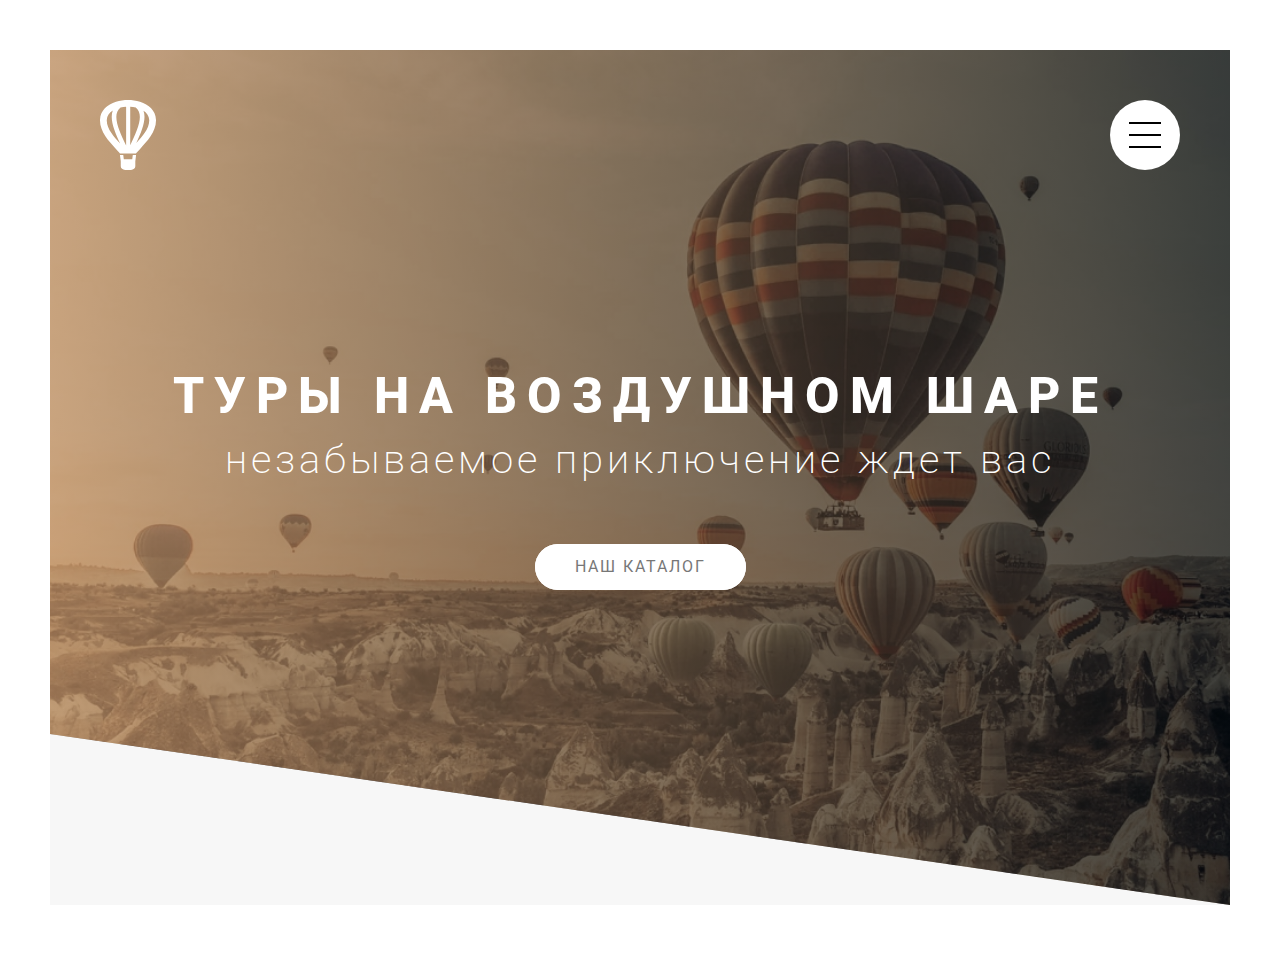
==== src/index.html @ 18612853 "first commit" ====
<!DOCTYPE html>
<html lang="en">

<head>
  <meta charset="UTF-8">
  <meta name="viewport" content="width=device-width, initial-scale=1.0">
  <link rel="stylesheet" href="./css/normalize.css">
  <link rel="stylesheet" href="./css/reset.css">
  <link rel="icon" href="favicon.ico" type="image/x-icon">
  <link rel="preconnect" href="https://fonts.googleapis.com">
  <link rel="preconnect" href="https://fonts.gstatic.com" crossorigin>
  <link rel="preconnect" href="https://fonts.googleapis.com">
  <link rel="preconnect" href="https://fonts.gstatic.com" crossorigin>
  <link href="https://fonts.googleapis.com/css2?family=Roboto:ital,wght@0,100..900;1,100..900&display=swap"
    rel="stylesheet">
  <link rel="stylesheet" href="./css/style.css">
  <title>Balloon</title>
</head>

<body>
  <div class="container">
    <header class="header">
      <img src="./icons/Icon-logo.svg" alt="" class="header__logo">
      <a class="header__menu" href="#">
        <div class="menu-lines"></div>
        <div class="menu-lines"></div>
        <div class="menu-lines"></div>
      </a>

      <div class="header__box">
        <h1 class="title-first">
          <span class="title-first-1">туры на воздушном шаре</span>
          <span class="title-first-2">незабываемое приключение ждет вас</span>
        </h1>

        <a href="#" class="btn btn_animated">наш каталог</a>
      </div>
    </header>
  </div>
</body>

</html>
---- src/css/style.css ----
@keyframes leftToRight {
  0% {
    opacity: 0;
    transform: translateX(-15rem);
  }
  80% {
    transform: translateX(1rem);
  }
  100% {
    opacity: 1;
    transform: translateX(0);
  }
}
@keyframes rightToLeft {
  0% {
    opacity: 0;
    transform: translateX(15rem);
  }
  80% {
    transform: translateX(-1rem);
  }
  100% {
    opacity: 1;
    transform: translateX(0);
  }
}
@keyframes bottomToTop {
  0% {
    opacity: 0;
    transform: translateY(15rem);
  }
  90% {
    transform: translateY(-0.5rem);
  }
  100% {
    opacity: 1;
    transform: translateY(0);
  }
}
body {
  font-family: "Roboto";
  letter-spacing: 0.2rem;
  font-weight: 400;
  color: #777777;
}

.title-first {
  text-align: center;
  text-transform: uppercase;
  font-size: 5rem;
  font-weight: 800;
  line-height: 6rem;
  letter-spacing: 1rem;
  color: #fff;
}
.title-first-1 {
  animation-name: leftToRight;
  margin-bottom: 1rem;
}
.title-first-2 {
  animation-name: rightToLeft;
  margin-bottom: 6rem;
  text-transform: lowercase;
  font-weight: 200;
  line-height: 4.8rem;
  font-size: 4rem;
  letter-spacing: 0.4rem;
}
.title-first span {
  display: block;
  animation-duration: 2.4s;
  animation-delay: 0.7s;
  animation-fill-mode: backwards;
  animation-timing-function: ease;
}

.menu-lines {
  height: 0.2rem;
  width: 3.2rem;
  background: #000;
}

html {
  font-size: 62.5%;
}

body {
  padding: 5rem;
  background-color: #fff;
}

.container {
  background-color: #f7f7f7;
}

.btn:link, .btn:visited {
  position: relative;
  font-size: 1.6rem;
  display: inline-block;
  text-transform: uppercase;
  color: #777777;
  padding: 1.5rem 4rem;
  background-color: #fff;
  border-radius: 5rem;
  transition: all 0.3s;
}
.btn_animated {
  animation-name: bottomToTop;
  animation-duration: 2.4s;
  animation-delay: 0.7s;
  animation-fill-mode: backwards;
}
.btn:hover {
  transform: translateY(-0.3rem);
  box-shadow: 0 4px 4px rgba(0, 0, 0, 0.3);
}
.btn:hover::after {
  opacity: 0;
  transform: scale(1.2, 1.7);
}
.btn:active {
  transform: translateY(0.2rem);
}
.btn::after {
  position: absolute;
  top: 0;
  left: 0;
  z-index: -1;
  content: "";
  background-color: #fff;
  width: 100%;
  height: 100%;
  border-radius: 10rem;
  display: inline-block;
  transition: all 0.7s;
}

.header {
  position: relative;
  height: 95vh;
  background: linear-gradient(90deg, rgba(186, 133, 84, 0.7) 0.03%, rgba(1, 1, 1, 0.7) 99.94%), url(../img/header-background.jpg) center/cover no-repeat;
  clip-path: polygon(0 0, 100% 0, 100% 100%, 0 80%);
}
.header__logo {
  position: absolute;
  top: 5rem;
  left: 5rem;
}
.header__menu {
  padding: 1.2rem;
  position: absolute;
  display: flex;
  flex-direction: column;
  justify-content: space-evenly;
  align-items: center;
  width: 7rem;
  height: 7rem;
  top: 5rem;
  right: 5rem;
  background-color: #fff;
  border-radius: 100%;
}
.header__box {
  text-align: center;
  position: absolute;
  top: 50%;
  left: 50%;
  transform: translate(-50%, -50%);
  width: 100%;
}/*# sourceMappingURL=style.css.map */
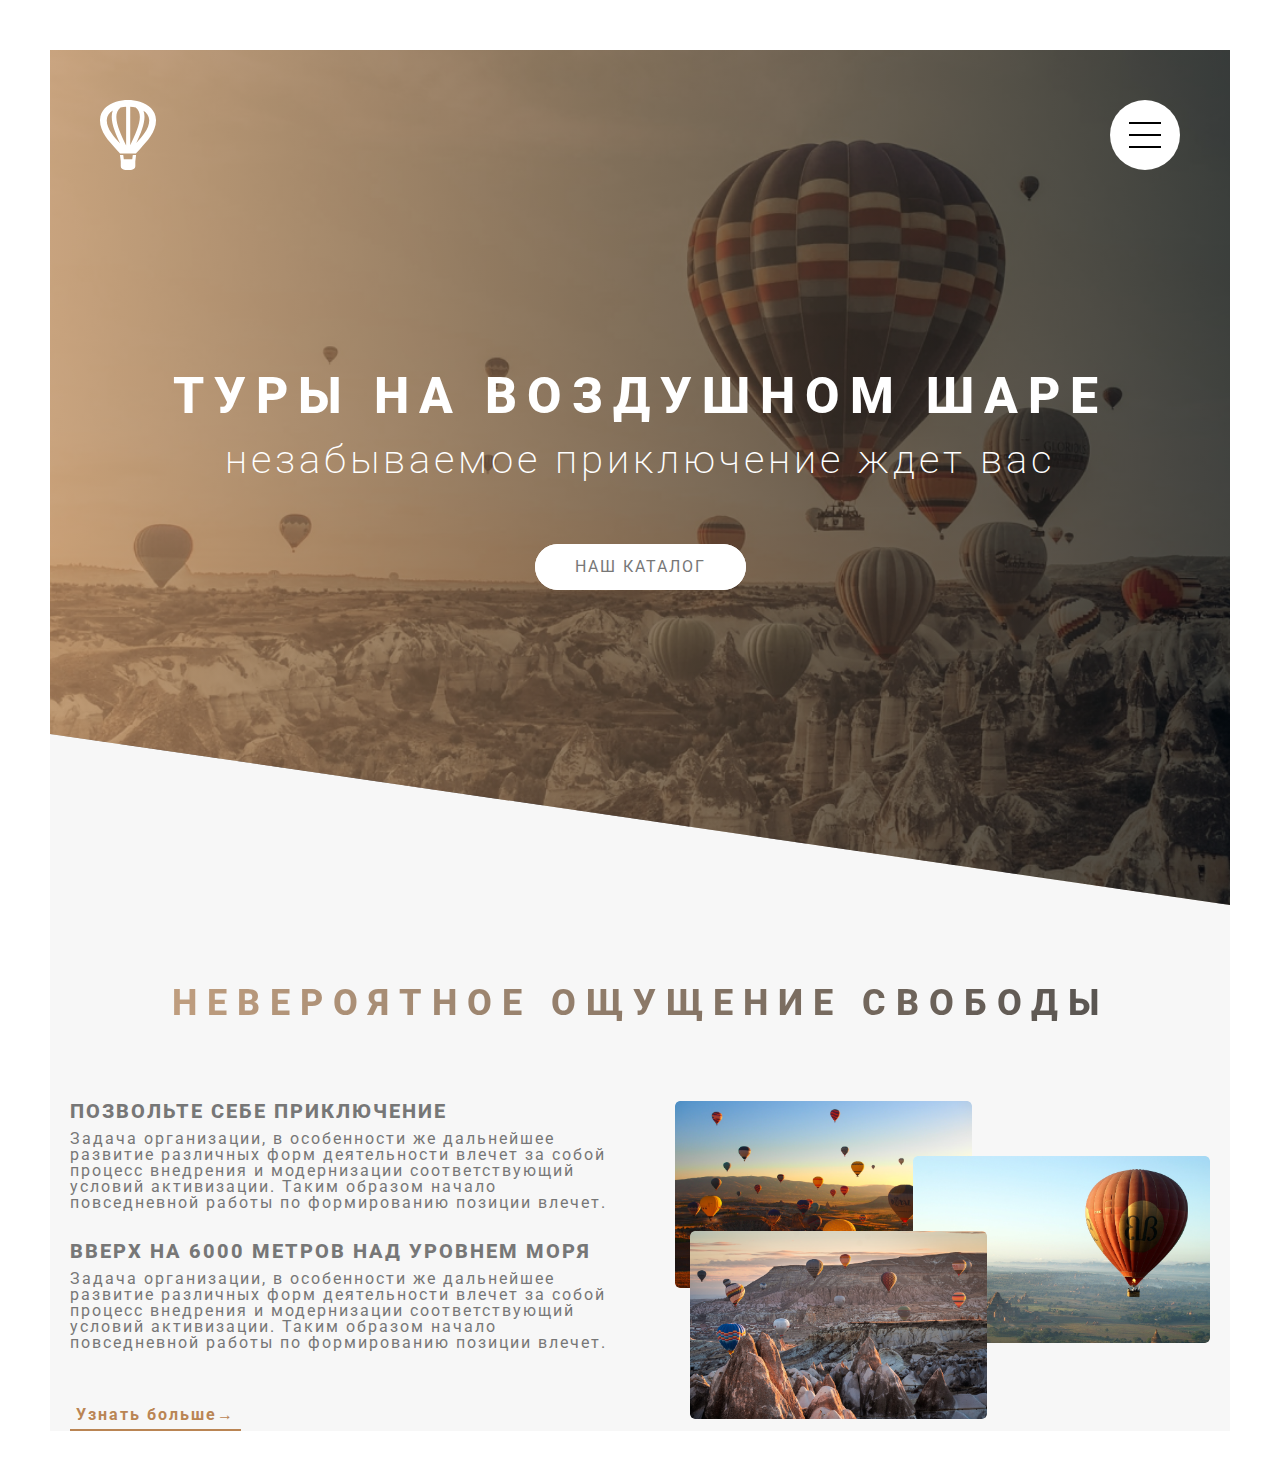
==== commit 09713af8: "second section done" ====
--- a/src/index.html
+++ b/src/index.html
@@ -19,6 +19,7 @@
 
 <body>
   <div class="container">
+
     <header class="header">
       <img src="./icons/Icon-logo.svg" alt="" class="header__logo">
       <a class="header__menu" href="#">
@@ -36,6 +37,46 @@
         <a href="#" class="btn btn_animated">наш каталог</a>
       </div>
     </header>
+
+    <main>
+
+      <section class="section-about">
+        <div class="text-align-center margin-bottom-80px">
+          <h2 class="title-secondary">невероятное ощущение свободы</h2>
+        </div>
+
+        <div class="row">
+          <div class="col-1-of-2">
+
+            <h3 class="title-third margin-bottom-10px">позвольте себе приключение</h3>
+            <p class="paragraph margin-bottom-30px">
+              Задача организации, в особенности же дальнейшее развитие различных форм деятельности влечет за собой
+              процесс внедрения и модернизации соответствующий условий активизации. Таким образом начало повседневной
+              работы по формированию позиции влечет.
+            </p>
+
+            <h3 class="title-third margin-bottom-10px">вверх на 6000 метров над уровнем моря</h3>
+            <p class="paragraph margin-bottom-50px" id="test">
+              Задача организации, в особенности же дальнейшее развитие различных форм деятельности влечет за собой
+              процесс внедрения и модернизации соответствующий условий активизации. Таким образом начало повседневной
+              работы по формированию позиции влечет.
+            </p>
+
+            <a href="#test" class="btn-text">Узнать больше<span>&rarr;</span></a>
+          </div>
+          <div class="col-1-of-2">
+            <div class="composition">
+              <img src="./img/photo-ballons-1.png" alt="" class="composition__photo composition__photo_n1">
+              <img src="./img/photo-ballons-2.png" alt="" class="composition__photo composition__photo_n2">
+              <img src="./img/photo-ballons-3.png" alt="" class="composition__photo composition__photo_n3">
+            </div>
+          </div>
+        </div>
+
+      </section>
+
+    </main>
+
   </div>
 </body>
 
--- a/src/css/style.css
+++ b/src/css/style.css
@@ -42,6 +42,7 @@
   letter-spacing: 0.2rem;
   font-weight: 400;
   color: #777777;
+  font-size: 1.6rem;
 }
 
 .title-first {
@@ -74,10 +75,58 @@
   animation-timing-function: ease;
 }
 
+.title-secondary {
+  font-size: 3.6rem;
+  letter-spacing: 1rem;
+  text-transform: uppercase;
+  font-weight: 800;
+  background: linear-gradient(90deg, rgba(186, 133, 84, 0.7) 0.03%, rgba(1, 1, 1, 0.7) 99.94%);
+  background-clip: text;
+  color: transparent;
+  transition: all 0.7s;
+  backface-visibility: hidden;
+}
+.title-secondary:hover {
+  transform: skewY(2deg) skewX(8deg) scale(1.1);
+}
+
+.title-third {
+  font-size: 2rem;
+  letter-spacing: 0.2rem;
+  text-transform: uppercase;
+  font-weight: 800;
+}
+
+.paragraph {
+  font-size: 1.6rem;
+  letter-spacing: 0.2rem;
+  font-weight: 400;
+}
+
 .menu-lines {
   height: 0.2rem;
   width: 3.2rem;
   background: #000;
+}
+
+.text-align-center {
+  text-align: center;
+}
+
+.margin-bottom-80px {
+  margin-bottom: 8rem;
+}
+
+.margin-bottom-30px {
+  margin-bottom: 3rem;
+}
+
+.margin-bottom-10px {
+  margin-bottom: 1rem;
+}
+
+.margin-bottom-50px {
+  margin-bottom: 5rem;
 }
 
 html {
@@ -135,6 +184,61 @@
   transition: all 0.7s;
 }
 
+.btn-text:link, .btn-text:visited {
+  display: inline-block;
+  font-size: 1.6rem;
+  letter-spacing: 0.2rem;
+  font-weight: 700;
+  padding: 0.6rem;
+  border-bottom: 2px solid #BA8554;
+  transition: 0.5s;
+  color: #BA8554;
+}
+.btn-text:hover {
+  background-color: #BA8554;
+  border-radius: 0.4rem;
+  color: #fff;
+}
+.btn-text:active {
+  transform: translateY(0.2rem);
+}
+
+.composition {
+  position: relative;
+}
+.composition__photo {
+  position: absolute;
+  width: 55%;
+  transition: all 0.5s;
+  border-radius: 0.5rem;
+  outline-offset: 1.1rem;
+}
+.composition__photo_n1 {
+  top: 0;
+  left: 0.5rem;
+}
+.composition__photo_n2 {
+  top: 5.5rem;
+  right: 0;
+}
+.composition__photo_n3 {
+  top: 13rem;
+  left: 2rem;
+}
+.composition__photo:hover {
+  z-index: 10;
+  transform: scale(1.07);
+  outline: 1rem solid #BA8554;
+}
+
+.composition:hover .composition__photo:not(:hover) {
+  transform: scale(0.9);
+}
+
+.section-about {
+  margin-top: 8rem;
+}
+
 .header {
   position: relative;
   height: 95vh;
@@ -167,4 +271,48 @@
   left: 50%;
   transform: translate(-50%, -50%);
   width: 100%;
+}
+
+.row {
+  max-width: 114rem;
+  margin: 0 auto;
+}
+.row:not(:last-child) {
+  margin-bottom: 8rem;
+}
+.row::after {
+  content: "";
+  display: table;
+  clear: both;
+}
+
+[class^=col-] {
+  float: left;
+}
+[class^=col-]:not(:last-child) {
+  margin-right: 6rem;
+}
+
+.col-1-of-2 {
+  width: calc((100% - 6rem) / 2);
+}
+
+.col-1-of-3 {
+  width: calc((100% - 2 * 6rem) / 3);
+}
+
+.col-2-of-3 {
+  width: calc((100% - 6rem) / 3 * 2 + 6rem / 3);
+}
+
+.col-1-of-4 {
+  width: calc((100% - 3 * 6rem) / 4);
+}
+
+.col-2-of-4 {
+  width: calc((100% - 2 * 6rem) / 2 + 6rem / 2);
+}
+
+.col-3-of-4 {
+  width: calc((100% - 6rem) / 4 * 3 + 6rem / 2);
 }/*# sourceMappingURL=style.css.map */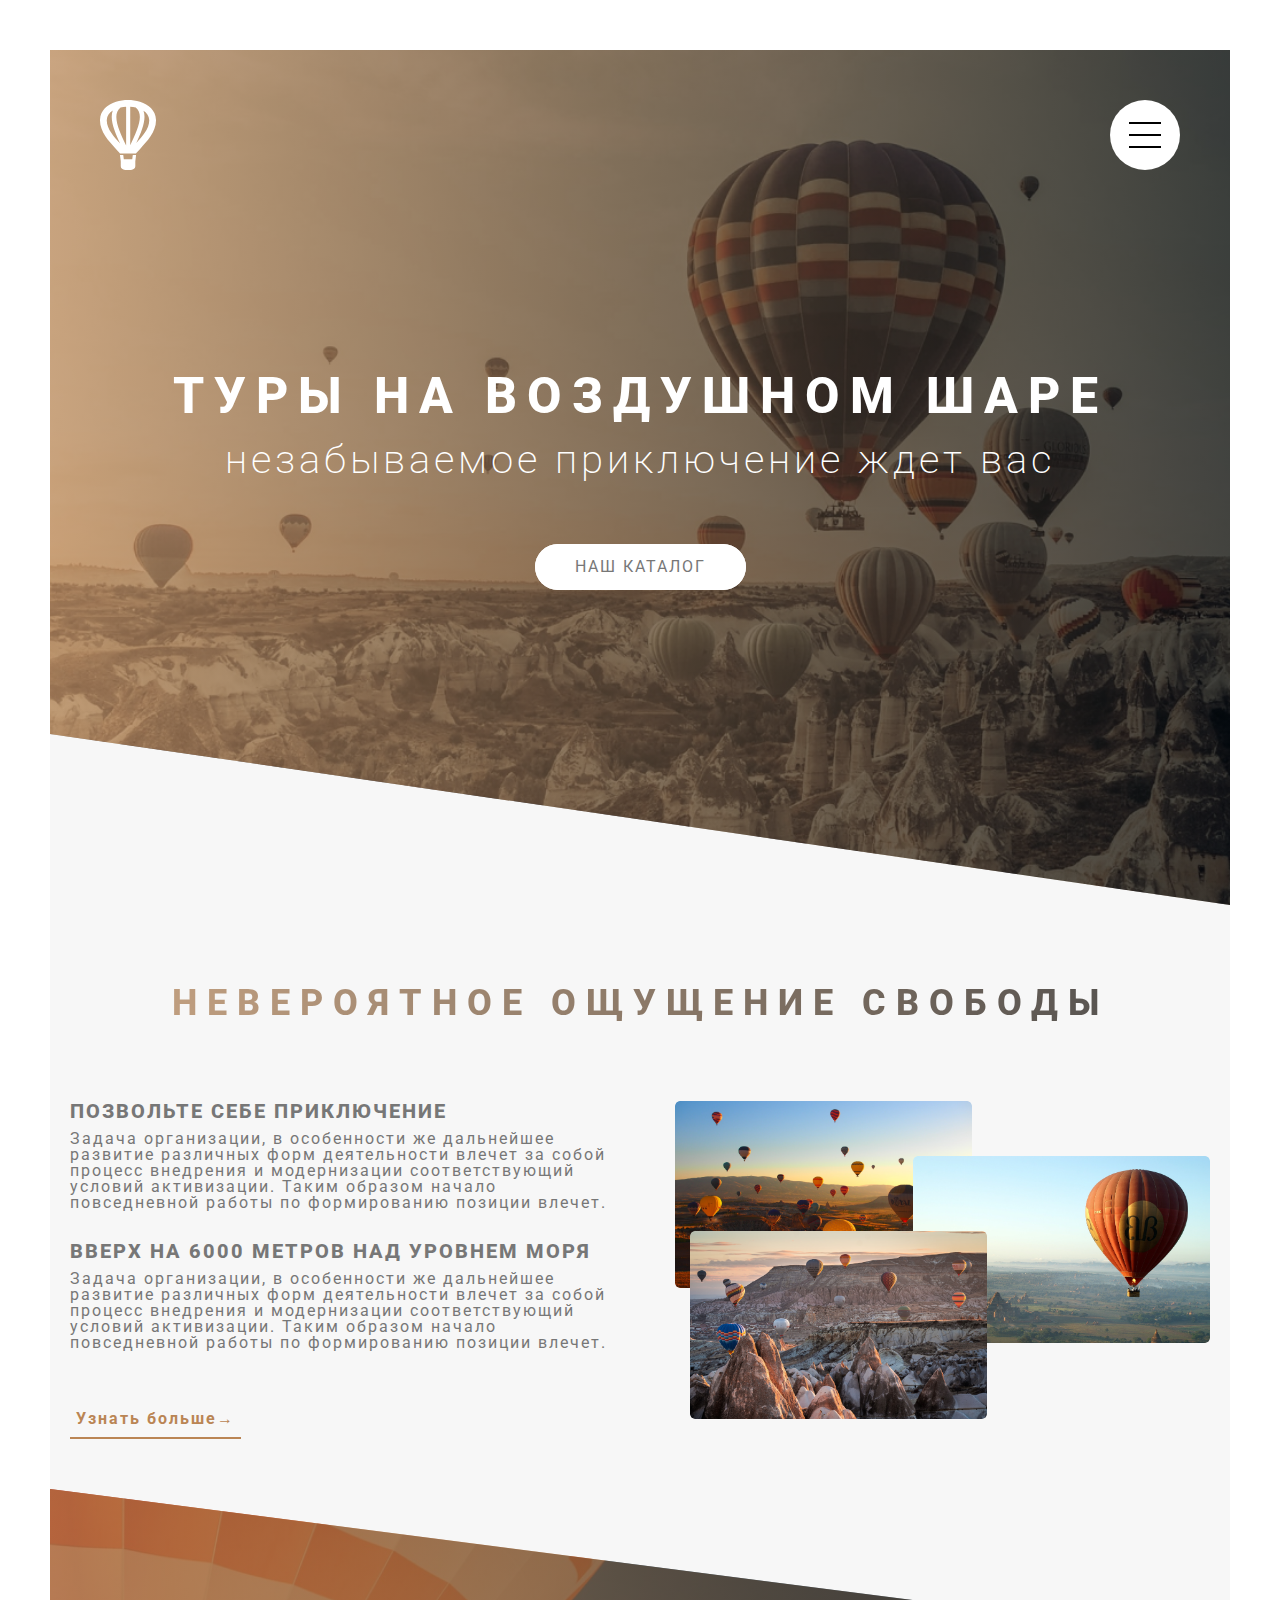
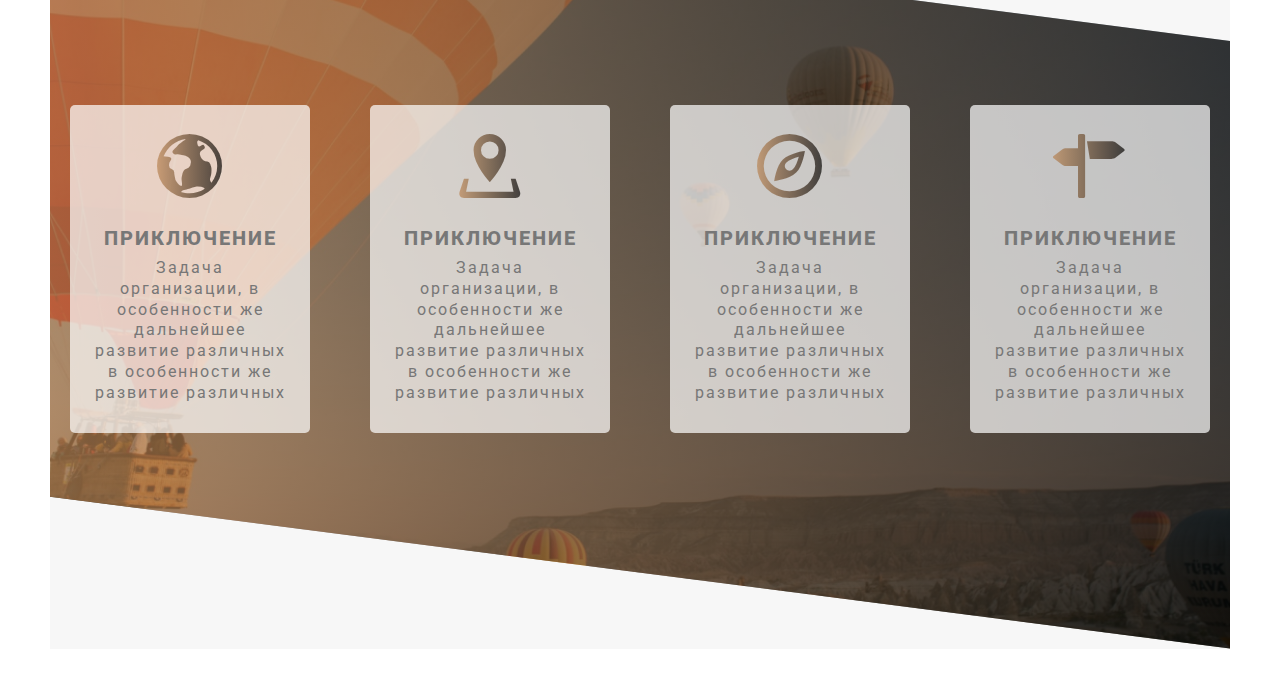
==== commit 555163d2: "third section is done" ====
--- a/src/index.html
+++ b/src/index.html
@@ -13,6 +13,7 @@
   <link rel="preconnect" href="https://fonts.gstatic.com" crossorigin>
   <link href="https://fonts.googleapis.com/css2?family=Roboto:ital,wght@0,100..900;1,100..900&display=swap"
     rel="stylesheet">
+  <link rel="stylesheet" href="./css/icon-fonts.css">
   <link rel="stylesheet" href="./css/style.css">
   <title>Balloon</title>
 </head>
@@ -75,6 +76,57 @@
 
       </section>
 
+      <section class="section-adventure">
+        
+        <div class="row">
+
+          <div class="col-1-of-4">
+            <div class="adventure-card text-align-center">
+              <i class="adventure-card__icon icon-first margin-bottom-30px"></i>
+              <h3 class="title-third margin-bottom-10px">ПРИКЛЮЧЕНИЕ</h3>
+              <p class="paragraph">
+                Задача организации, в особенности же дальнейшее развитие различных в особенности же
+                развитие различных
+              </p>
+            </div>
+          </div>
+
+          <div class="col-1-of-4">
+            <div class="adventure-card text-align-center">
+              <i class="adventure-card__icon icon-second margin-bottom-30px"></i>
+              <h3 class="title-third margin-bottom-10px">ПРИКЛЮЧЕНИЕ</h3>
+              <p class="paragraph">
+                Задача организации, в особенности же дальнейшее развитие различных в особенности же
+                развитие различных
+              </p>
+            </div>
+          </div>
+
+          <div class="col-1-of-4">
+            <div class="adventure-card text-align-center">
+              <i class="adventure-card__icon icon-third margin-bottom-30px"></i>
+              <h3 class="title-third margin-bottom-10px">ПРИКЛЮЧЕНИЕ</h3>
+              <p class="paragraph">
+                Задача организации, в особенности же дальнейшее развитие различных в особенности же
+                развитие различных
+              </p>
+            </div>
+          </div>
+
+          <div class="col-1-of-4">
+            <div class="adventure-card text-align-center">
+              <i class="adventure-card__icon icon-fourth margin-bottom-30px"></i>
+              <h3 class="title-third margin-bottom-10px">ПРИКЛЮЧЕНИЕ</h3>
+              <p class="paragraph">
+                Задача организации, в особенности же дальнейшее развитие различных в особенности же
+                развитие различных
+              </p>
+            </div>
+          </div>
+
+        </div>
+      </section>
+
     </main>
 
   </div>
--- a/src/css/icon-fonts.css
+++ b/src/css/icon-fonts.css
@@ -0,0 +1,39 @@
+@font-face {
+  font-family: 'icomoon';
+  src:  url('fonts/icomoon.eot?k8yu4a');
+  src:  url('fonts/icomoon.eot?k8yu4a#iefix') format('embedded-opentype'),
+    url('fonts/icomoon.ttf?k8yu4a') format('truetype'),
+    url('fonts/icomoon.woff?k8yu4a') format('woff'),
+    url('fonts/icomoon.svg?k8yu4a#icomoon') format('svg');
+  font-weight: normal;
+  font-style: normal;
+  font-display: block;
+}
+
+[class^="icon-"], [class*=" icon-"] {
+  /* use !important to prevent issues with browser extensions that change fonts */
+  font-family: 'icomoon' !important;
+  speak: never;
+  font-style: normal;
+  font-weight: normal;
+  font-variant: normal;
+  text-transform: none;
+  line-height: 1;
+
+  /* Better Font Rendering =========== */
+  -webkit-font-smoothing: antialiased;
+  -moz-osx-font-smoothing: grayscale;
+}
+
+.icon-first:before {
+  content: "\e900";
+}
+.icon-fourth:before {
+  content: "\e901";
+}
+.icon-second:before {
+  content: "\e902";
+}
+.icon-third:before {
+  content: "\e903";
+}
--- a/src/css/style.css
+++ b/src/css/style.css
@@ -189,7 +189,7 @@
   font-size: 1.6rem;
   letter-spacing: 0.2rem;
   font-weight: 700;
-  padding: 0.6rem;
+  padding: 1rem 0.6rem;
   border-bottom: 2px solid #BA8554;
   transition: 0.5s;
   color: #BA8554;
@@ -235,8 +235,38 @@
   transform: scale(0.9);
 }
 
+.adventure-card {
+  background-color: rgba(255, 255, 255, 0.7);
+  padding: 2.2rem;
+  padding-top: 2.5rem;
+  padding-block: 2.9rem;
+  border-radius: 0.5rem;
+  transition: all 0.5s;
+}
+.adventure-card:hover {
+  transform: translateY(-1.5rem);
+  scale: 1.03;
+}
+.adventure-card__icon {
+  display: inline-block;
+  font-size: 6.4rem;
+  background: linear-gradient(90deg, rgba(186, 133, 84, 0.7) 0.03%, rgba(1, 1, 1, 0.7) 99.94%);
+  background-clip: text;
+  color: transparent;
+}
+.adventure-card .paragraph {
+  line-height: 1.3;
+}
+
 .section-about {
   margin-top: 8rem;
+  padding-bottom: 5rem;
+}
+
+.section-adventure {
+  padding: 21.6rem 0;
+  background: linear-gradient(90deg, rgba(186, 133, 84, 0.7) 0.03%, rgba(1, 1, 1, 0.7) 99.94%), url(../img/section-adventure.jpg) center/cover no-repeat;
+  clip-path: polygon(0 0, 100% 20%, 100% 100%, 0 80%);
 }
 
 .header {
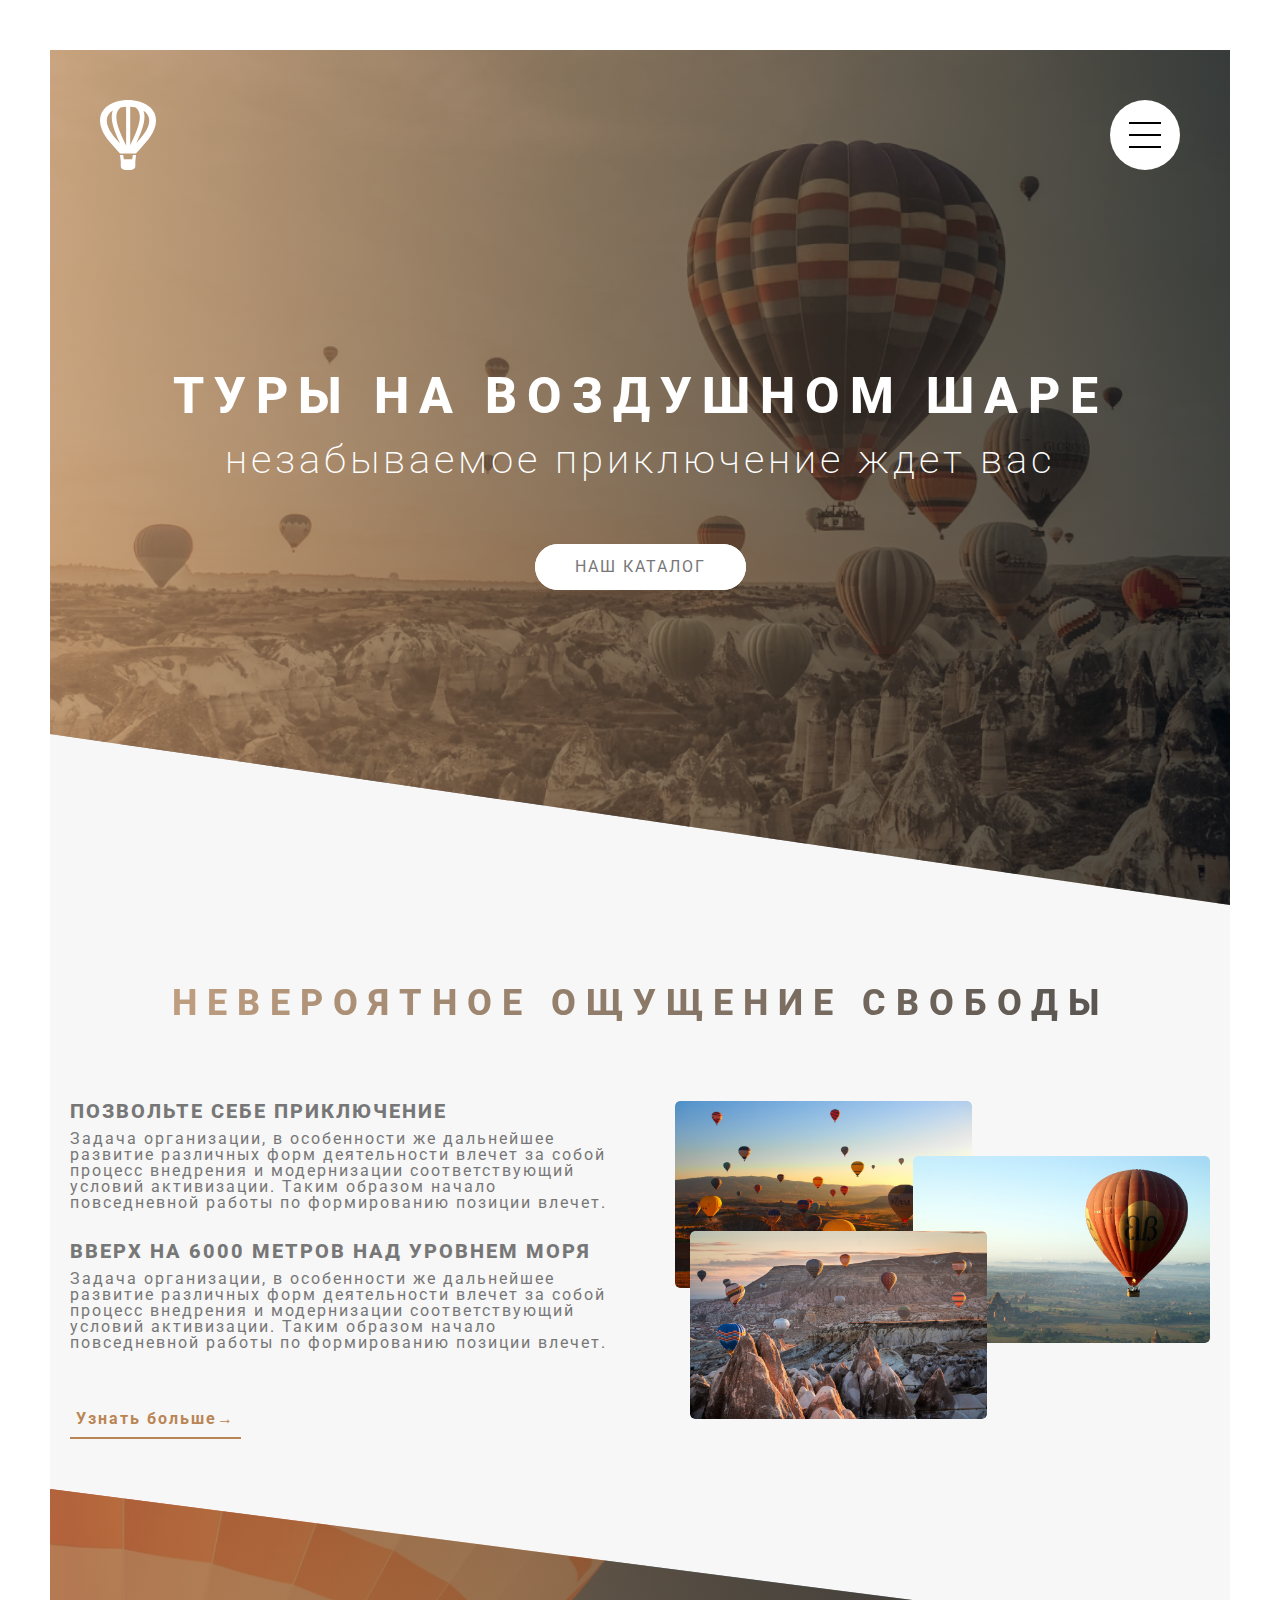
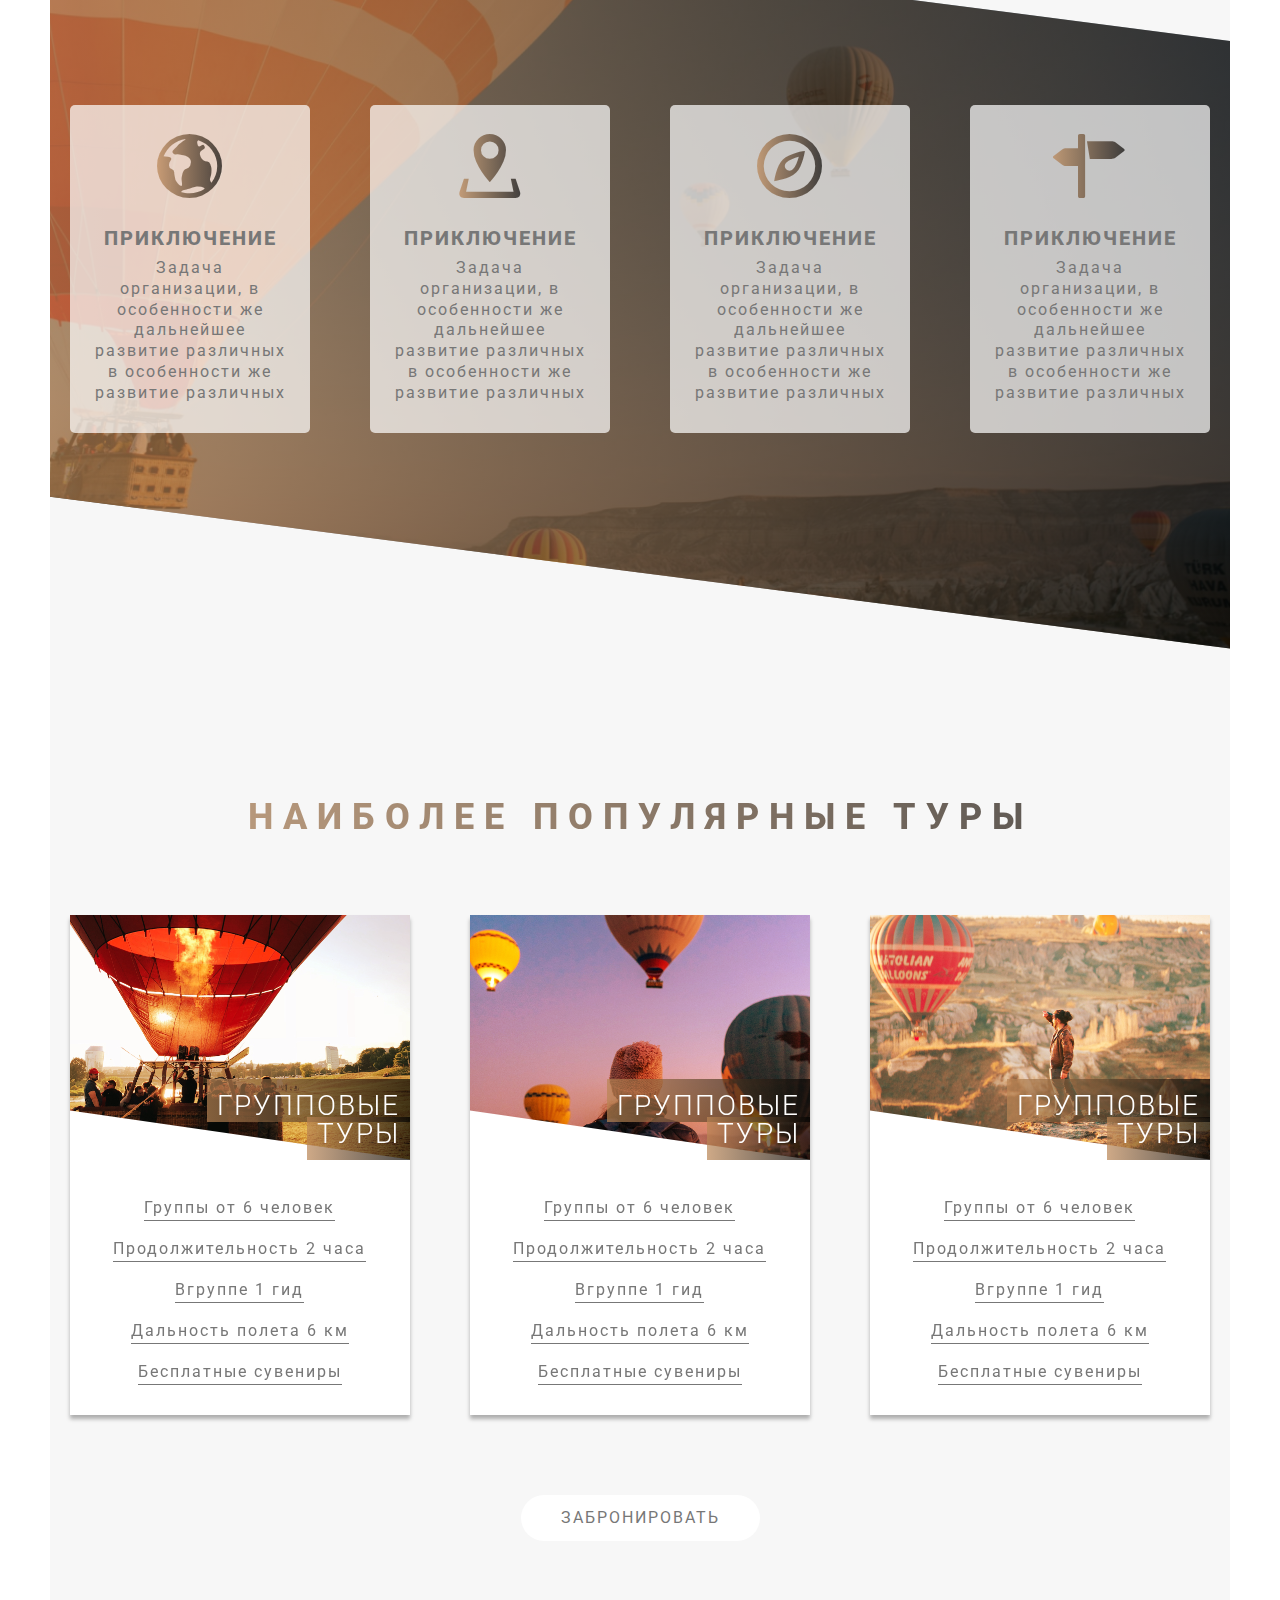
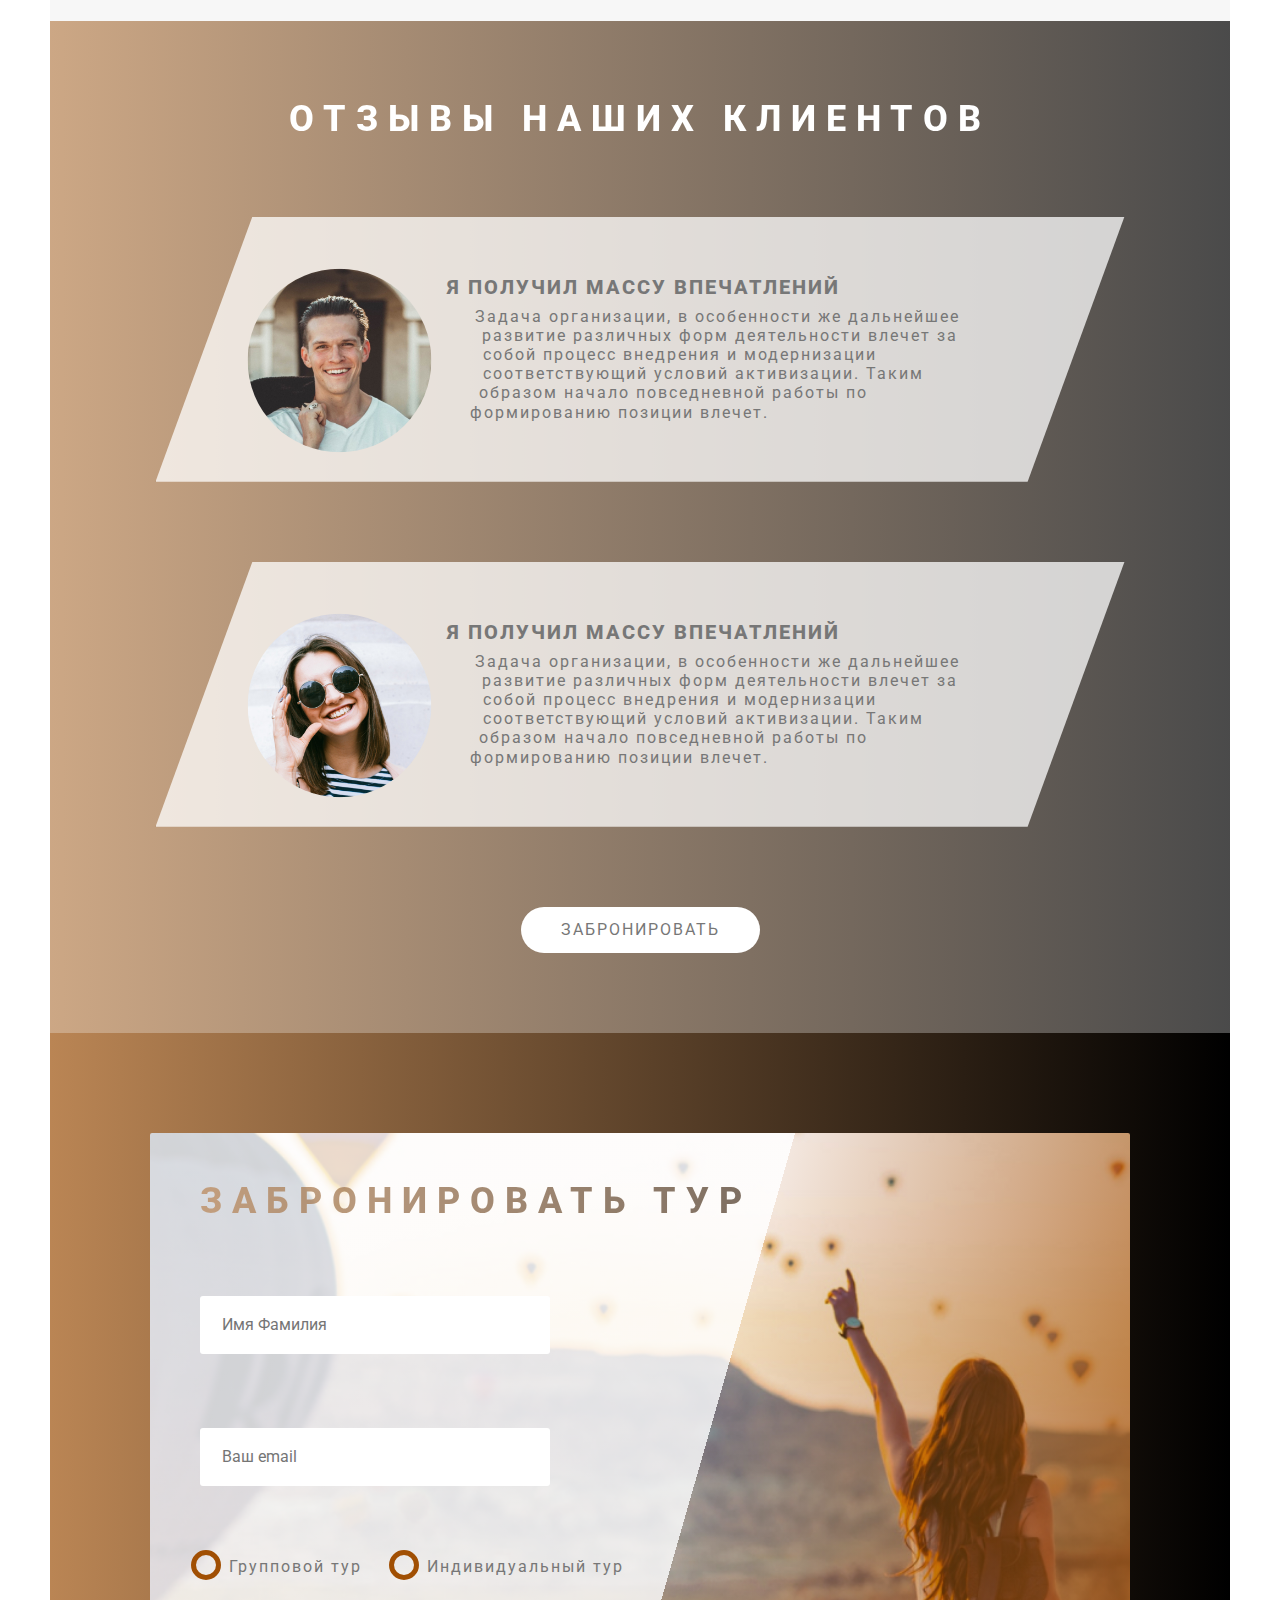
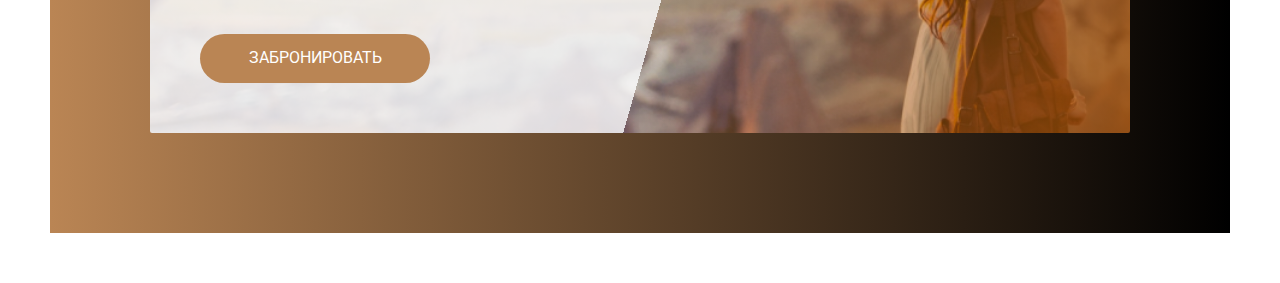
==== commit fdcc3c80: "main is done" ====
--- a/src/index.html
+++ b/src/index.html
@@ -77,7 +77,7 @@
       </section>
 
       <section class="section-adventure">
-        
+
         <div class="row">
 
           <div class="col-1-of-4">
@@ -127,6 +127,201 @@
         </div>
       </section>
 
+      <section class="section-tour">
+        <div class="text-align-center margin-bottom-80px">
+          <h2 class="title-secondary">наиболее популярные туры</h2>
+        </div>
+
+        <div class="row">
+
+          <div class="col-1-of-3">
+            <div class="tour-card">
+
+              <div class="tour-card__side tour-card__side_front">
+                <div class="tour-card__img tour-card__img_1"></div>
+                <h4 class="tour-card__title">
+                  <span class="tour-card__span tour-card__span_1">групповые</span>
+                  <br>
+                  <span class="tour-card__span tour-card__span_2">туры</span>
+                </h4>
+                <ul class="tour-card__descr">
+                  <li>Группы от 6 человек</li>
+                  <li>Продолжительность 2 часа</li>
+                  <li>Вгруппе 1 гид</li>
+                  <li>Дальность полета 6 км</li>
+                  <li>Бесплатные сувениры</li>
+                </ul>
+              </div>
+
+              <div class="tour-card__side tour-card__side_back">
+                <h3 class="back-title">полная стоимость:</h3>
+                <p class="back-price">5990₽</p>
+                <a href="#" class="btn">забронировать</a>
+              </div>
+
+            </div>
+          </div>
+
+          <div class="col-1-of-3">
+            <div class="tour-card">
+
+              <div class="tour-card__side tour-card__side_front">
+                <div class="tour-card__img tour-card__img_2"></div>
+                <h4 class="tour-card__title">
+                  <span class="tour-card__span tour-card__span_1">групповые</span>
+                  <br>
+                  <span class="tour-card__span tour-card__span_2">туры</span>
+                </h4>
+                <ul class="tour-card__descr">
+                  <li>Группы от 6 человек</li>
+                  <li>Продолжительность 2 часа</li>
+                  <li>Вгруппе 1 гид</li>
+                  <li>Дальность полета 6 км</li>
+                  <li>Бесплатные сувениры</li>
+                </ul>
+              </div>
+
+              <div class="tour-card__side tour-card__side_back">
+                <h3 class="back-title">полная стоимость:</h3>
+                <p class="back-price">5990₽</p>
+                <a href="#" class="btn">забронировать</a>
+              </div>
+
+            </div>
+          </div>
+
+          <div class="col-1-of-3">
+            <div class="tour-card">
+
+              <div class="tour-card__side tour-card__side_front">
+                <div class="tour-card__img tour-card__img_3"></div>
+                <h4 class="tour-card__title">
+                  <span class="tour-card__span tour-card__span_1">групповые</span>
+                  <br>
+                  <span class="tour-card__span tour-card__span_2">туры</span>
+                </h4>
+                <ul class="tour-card__descr">
+                  <li>Группы от 6 человек</li>
+                  <li>Продолжительность 2 часа</li>
+                  <li>Вгруппе 1 гид</li>
+                  <li>Дальность полета 6 км</li>
+                  <li>Бесплатные сувениры</li>
+                </ul>
+              </div>
+
+              <div class="tour-card__side tour-card__side_back">
+                <h3 class="back-title">полная стоимость:</h3>
+                <p class="back-price">5990₽</p>
+                <a href="#" class="btn">забронировать</a>
+              </div>
+
+            </div>
+          </div>
+        </div>
+
+        <div class="text-align-center ">
+          <a href="#" class="btn">забронировать</a>
+        </div>
+
+      </section>
+
+      <section class="section-feedBack">
+
+        <video class="bg-video" autoplay muted loop>
+          <source src="./img/Hot air balloons-1.mp4">
+          <source src="./img/Hot air balloons-2.webm">
+        </video>
+        <div class="bg-gradient"></div>
+
+        <div class="text-align-center margin-bottom-80px">
+          <h2 class="title-secondary title-secondary_white">отзывы наших клиентов</h2>
+        </div>
+
+        <div class="row margin-bottom-30px">
+          <div class="feedBack-card">
+            <figure class="feedBack-card__img">
+              <img src="./img/feedBack-2.jpg" alt="">
+              <figcaption class="feedBack-card__name">АНТОН РЯБИН</figcaption>
+            </figure>
+            <div class="feedBack-card__box">
+              <h3 class="title-third margin-bottom-10px">я получил массу впечатлений</h3>
+              <p class="paragraph">
+                Задача организации, в особенности же дальнейшее <br>
+                развитие различных форм деятельности влечет за <br>
+                собой процесс внедрения и модернизации <br>
+                соответствующий условий активизации. Таким <br>
+                образом начало повседневной работы по <br>
+                формированию позиции влечет. <br>
+              </p>
+            </div>
+          </div>
+        </div>
+
+        <div class="row margin-bottom-30px">
+          <div class="feedBack-card">
+            <figure class="feedBack-card__img">
+              <img src="./img/feedBack-1.jpg" alt="">
+              <figcaption class="feedBack-card__name">ЛИЗА ФРОЛОВА</figcaption>
+            </figure>
+            <div class="feedBack-card__box">
+              <h3 class="title-third margin-bottom-10px">я получил массу впечатлений</h3>
+              <p class="paragraph">
+                Задача организации, в особенности же дальнейшее <br>
+                развитие различных форм деятельности влечет за <br>
+                собой процесс внедрения и модернизации <br>
+                соответствующий условий активизации. Таким <br>
+                образом начало повседневной работы по <br>
+                формированию позиции влечет. <br>
+              </p>
+            </div>
+          </div>
+        </div>
+        <div class="text-align-center"> <a href="#" class="btn ">забронировать</a>
+        </div>
+      </section>
+
+      <section class="section-book">
+        <div class="row">
+          <div class="book">
+            <div class="book__form">
+              <form action="" class="form">
+                <div class="margin-bottom-30px">
+                  <h2 class="title-secondary">забронировать тур</h2>
+                </div>
+
+                <div class="form__group">
+                  <input type="text" class="form__input" placeholder="Имя Фамилия" id="name" required>
+                  <label for="name" class="form__label">Ваше имя и фамилия</label>
+                </div>
+
+                <div class="form__group"><input type="email" class="form__input" placeholder="Ваш email" id="email"
+                    required>
+                  <label for="email" class="form__label">Почтовый адрес</label>
+                </div>
+
+              
+                <div class="form__group">
+                  <div class="form__group-radio">
+                      <input type="radio" class="form__input-radio" id="tour-1" name="cheked">
+                      <label for="tour-1" class="form__label-radio">
+                          <span class="form__button-radio"></span>
+                          Групповой тур</label>
+                  </div>
+
+                  <div class="form__group-radio">
+                      <input type="radio" class="form__input-radio" id="tour-2" name="cheked">
+                      <label for="tour-2" class="form__label-radio"> 
+                          <span class="form__button-radio"></span>
+                          Индивидуальный тур</label>
+                  </div>
+              </div>
+
+              <button class="btn btn_dark">забронировать</button>
+              </form>
+            </div>
+          </div>
+        </div>
+      </section>
     </main>
 
   </div>
--- a/src/css/style.css
+++ b/src/css/style.css
@@ -76,18 +76,23 @@
 }
 
 .title-secondary {
+  position: relative;
+  z-index: 10;
   font-size: 3.6rem;
   letter-spacing: 1rem;
   text-transform: uppercase;
   font-weight: 800;
-  background: linear-gradient(90deg, rgba(186, 133, 84, 0.7) 0.03%, rgba(1, 1, 1, 0.7) 99.94%);
+  background: linear-gradient(90deg, rgba(186, 133, 84, 0.7) 0%, rgba(1, 1, 1, 0.7) 100%);
   background-clip: text;
   color: transparent;
   transition: all 0.7s;
   backface-visibility: hidden;
 }
 .title-secondary:hover {
-  transform: skewY(2deg) skewX(8deg) scale(1.1);
+  transform: skewY(4deg) skewX(12deg) scale(1.03);
+}
+.title-secondary_white {
+  color: #fff;
 }
 
 .title-third {
@@ -129,6 +134,10 @@
   margin-bottom: 5rem;
 }
 
+.height-100 {
+  height: 100%;
+}
+
 html {
   font-size: 62.5%;
 }
@@ -142,7 +151,7 @@
   background-color: #f7f7f7;
 }
 
-.btn:link, .btn:visited {
+.btn, .btn:link, .btn:visited {
   position: relative;
   font-size: 1.6rem;
   display: inline-block;
@@ -203,6 +212,13 @@
   transform: translateY(0.2rem);
 }
 
+.btn_dark {
+  width: 23rem;
+  border: none;
+  background-color: #BA8554;
+  color: #fff;
+}
+
 .composition {
   position: relative;
 }
@@ -250,12 +266,253 @@
 .adventure-card__icon {
   display: inline-block;
   font-size: 6.4rem;
-  background: linear-gradient(90deg, rgba(186, 133, 84, 0.7) 0.03%, rgba(1, 1, 1, 0.7) 99.94%);
+  background: linear-gradient(90deg, rgba(186, 133, 84, 0.7) 0%, rgba(1, 1, 1, 0.7) 100%);
   background-clip: text;
   color: transparent;
 }
 .adventure-card .paragraph {
   line-height: 1.3;
+}
+
+.tour-card {
+  position: relative;
+  height: 50rem;
+  perspective: 150rem;
+}
+.tour-card__side {
+  position: absolute;
+  top: 0;
+  left: 0;
+  height: 50rem;
+  width: 100%;
+  transition: all 1s ease-out;
+  color: white;
+  backface-visibility: hidden;
+  box-shadow: 0 4px 4px rgba(0, 0, 0, 0.3);
+}
+.tour-card__side_front {
+  background: white;
+}
+.tour-card__side_back {
+  display: flex;
+  flex-direction: column;
+  align-items: center;
+  justify-content: space-evenly;
+  background: linear-gradient(90deg, rgba(186, 133, 84, 0.7) 0%, rgba(1, 1, 1, 0.7) 100%);
+  transform: rotateY(180deg);
+}
+.tour-card:hover .tour-card__side_front {
+  transform: rotateY(-180deg);
+}
+.tour-card:hover .tour-card__side_back {
+  transform: rotateY(0deg);
+}
+.tour-card__img {
+  background-blend-mode: hard-light;
+  height: 24.5rem;
+  clip-path: polygon(0 0, 100% 0, 100% 100%, 0 80%);
+  margin-bottom: 4rem;
+}
+.tour-card__img_1 {
+  background: #BA8554 url(../img/card-1.jpg) center/cover no-repeat;
+}
+.tour-card__img_2 {
+  background: #BA8554 url(../img/card-2.jpg) center/cover no-repeat;
+}
+.tour-card__img_3 {
+  background: #BA8554 url(../img/card-3.jpg) center/cover no-repeat;
+}
+.tour-card__title {
+  position: absolute;
+  right: 0;
+  top: 17.7rem;
+  text-align: right;
+  font-size: 2.8rem;
+  font-weight: 300;
+  text-transform: uppercase;
+  letter-spacing: 0.2rem;
+  color: #fff;
+}
+.tour-card__span {
+  background: linear-gradient(90deg, rgba(186, 133, 84, 0.7) 0%, rgba(1, 1, 1, 0.7) 100%);
+  padding: 0 1rem;
+}
+.tour-card__span_1 {
+  padding-top: 1rem;
+}
+.tour-card__span_2 {
+  padding-bottom: 1rem;
+}
+.tour-card__descr {
+  display: flex;
+  flex-direction: column;
+  align-items: center;
+  gap: 2rem;
+  padding-bottom: 4rem;
+}
+.tour-card__descr li {
+  flex: 1;
+  font-size: 1.6rem;
+  color: #777777;
+  border-bottom: 0.16rem solid #777777;
+  padding-bottom: 0.4rem;
+}
+
+.back-title {
+  text-transform: uppercase;
+  font-size: 1.6rem;
+  font-weight: 300;
+}
+
+.back-price {
+  font-size: 6rem;
+}
+
+.feedBack-card {
+  width: 95%;
+  box-shadow: 0 4px 4px rgba(0, 0, 0, 0.3);
+  background: rgba(255, 255, 255, 0.75);
+  margin: 0 auto;
+  padding: 6rem 10rem;
+  clip-path: polygon(10% 0, 100% 0, 90% 100%, 0 100%);
+}
+.feedBack-card p {
+  line-height: 1.2;
+}
+.feedBack-card__img {
+  width: 16.7rem;
+  height: 16.7rem;
+  border-radius: 50%;
+  background-color: green;
+  float: left;
+  shape-outside: circle(30% at 50% 50%);
+  margin-right: 14rem;
+  position: relative;
+}
+.feedBack-card__img img {
+  border-radius: 50%;
+  transform: scale(1.1);
+  transition: all 0.6s;
+}
+.feedBack-card__name {
+  position: absolute;
+  top: 50%;
+  left: 50%;
+  transform: translate(-50%, -20%);
+  opacity: 0;
+  font-size: 2.1rem;
+  color: #fff;
+  letter-spacing: 0.2rem;
+  font-weight: 400;
+  transition: all 0.6s;
+}
+.feedBack-card:hover .feedBack-card__name {
+  transform: translate(-50%, -50%);
+  opacity: 1;
+}
+.feedBack-card:hover img {
+  transform: scale(1);
+  filter: blur(0.3rem) brightness(75%);
+}
+
+.bg-video {
+  position: absolute;
+  top: 0;
+  left: 0;
+  width: 100%;
+  height: 100%;
+  object-fit: cover;
+}
+
+.bg-gradient {
+  position: absolute;
+  top: 0;
+  left: 0;
+  width: 100%;
+  height: 100%;
+  background: linear-gradient(90deg, rgba(186, 133, 84, 0.7) 0%, rgba(1, 1, 1, 0.7) 100%);
+}
+
+.book {
+  padding: 5rem;
+  border-radius: 0.2rem;
+  background: linear-gradient(106deg, rgba(255, 255, 255, 0.8) 0%, rgba(255, 255, 255, 0.8) 56%, rgba(186, 133, 84, 0.08) 56%, rgba(161, 79, 3, 0.8) 100%), url(../img/bg-form.jpg) center/cover no-repeat;
+}
+
+.form {
+  min-height: 50rem;
+  display: flex;
+  flex-direction: column;
+  justify-content: space-between;
+}
+.form__input {
+  min-width: 35rem;
+  padding: 1.8rem 2.2rem;
+  color: #000;
+  border: none;
+  border-block: 0.2rem solid transparent;
+  border-radius: 0.3rem;
+}
+.form__input:focus {
+  outline: none;
+  border-bottom-color: #66d763;
+  box-shadow: 0 4px 4px rgba(0, 0, 0, 0.3);
+}
+.form__input:focus:invalid {
+  border-bottom-color: #ec534b;
+}
+.form__input:placeholder-shown + .form__label {
+  opacity: 0;
+  visibility: hidden;
+  transform: translateY(-2rem);
+}
+.form__label {
+  display: block;
+  margin-left: 1.4rem;
+  margin-top: 1rem;
+  transition: all 0.7s;
+}
+.form__input-radio {
+  display: inline-block;
+  opacity: 0;
+}
+.form__group-radio {
+  display: inline-block;
+}
+.form__group-radio:not(:last-child) {
+  margin-right: 3rem;
+  margin-bottom: 1.2rem;
+}
+.form__label-radio {
+  cursor: pointer;
+  position: relative;
+  padding-left: 1rem;
+}
+.form__button-radio {
+  display: inline-block;
+  height: 3rem;
+  width: 3rem;
+  border-radius: 50%;
+  border: 0.5rem solid #A14F03;
+  position: absolute;
+  left: -2.8rem;
+  top: -0.7rem;
+}
+.form__button-radio::after {
+  content: "";
+  border-radius: 50%;
+  display: block;
+  width: 1.4rem;
+  height: 1.4rem;
+  background-color: #A14F03;
+  position: absolute;
+  top: 50%;
+  left: 50%;
+  transform: translate(-50%, -50%);
+  opacity: 0;
+}
+.form__input-radio:checked ~ .form__label-radio .form__button-radio::after {
+  opacity: 1;
 }
 
 .section-about {
@@ -265,14 +522,29 @@
 
 .section-adventure {
   padding: 21.6rem 0;
-  background: linear-gradient(90deg, rgba(186, 133, 84, 0.7) 0.03%, rgba(1, 1, 1, 0.7) 99.94%), url(../img/section-adventure.jpg) center/cover no-repeat;
+  background: linear-gradient(90deg, rgba(186, 133, 84, 0.7) 0%, rgba(1, 1, 1, 0.7) 100%), url(../img/section-adventure.jpg) center/cover no-repeat;
   clip-path: polygon(0 0, 100% 20%, 100% 100%, 0 80%);
 }
 
+.section-tour {
+  padding-top: 15rem;
+  margin-bottom: 8rem;
+}
+
+.section-feedBack {
+  position: relative;
+  padding: 8rem;
+}
+
+.section-book {
+  padding: 10rem;
+  background: linear-gradient(90deg, #BA8554, #000);
+}
+
 .header {
   position: relative;
   height: 95vh;
-  background: linear-gradient(90deg, rgba(186, 133, 84, 0.7) 0.03%, rgba(1, 1, 1, 0.7) 99.94%), url(../img/header-background.jpg) center/cover no-repeat;
+  background: linear-gradient(90deg, rgba(186, 133, 84, 0.7) 0%, rgba(1, 1, 1, 0.7) 100%), url(../img/header-background.jpg) center/cover no-repeat;
   clip-path: polygon(0 0, 100% 0, 100% 100%, 0 80%);
 }
 .header__logo {
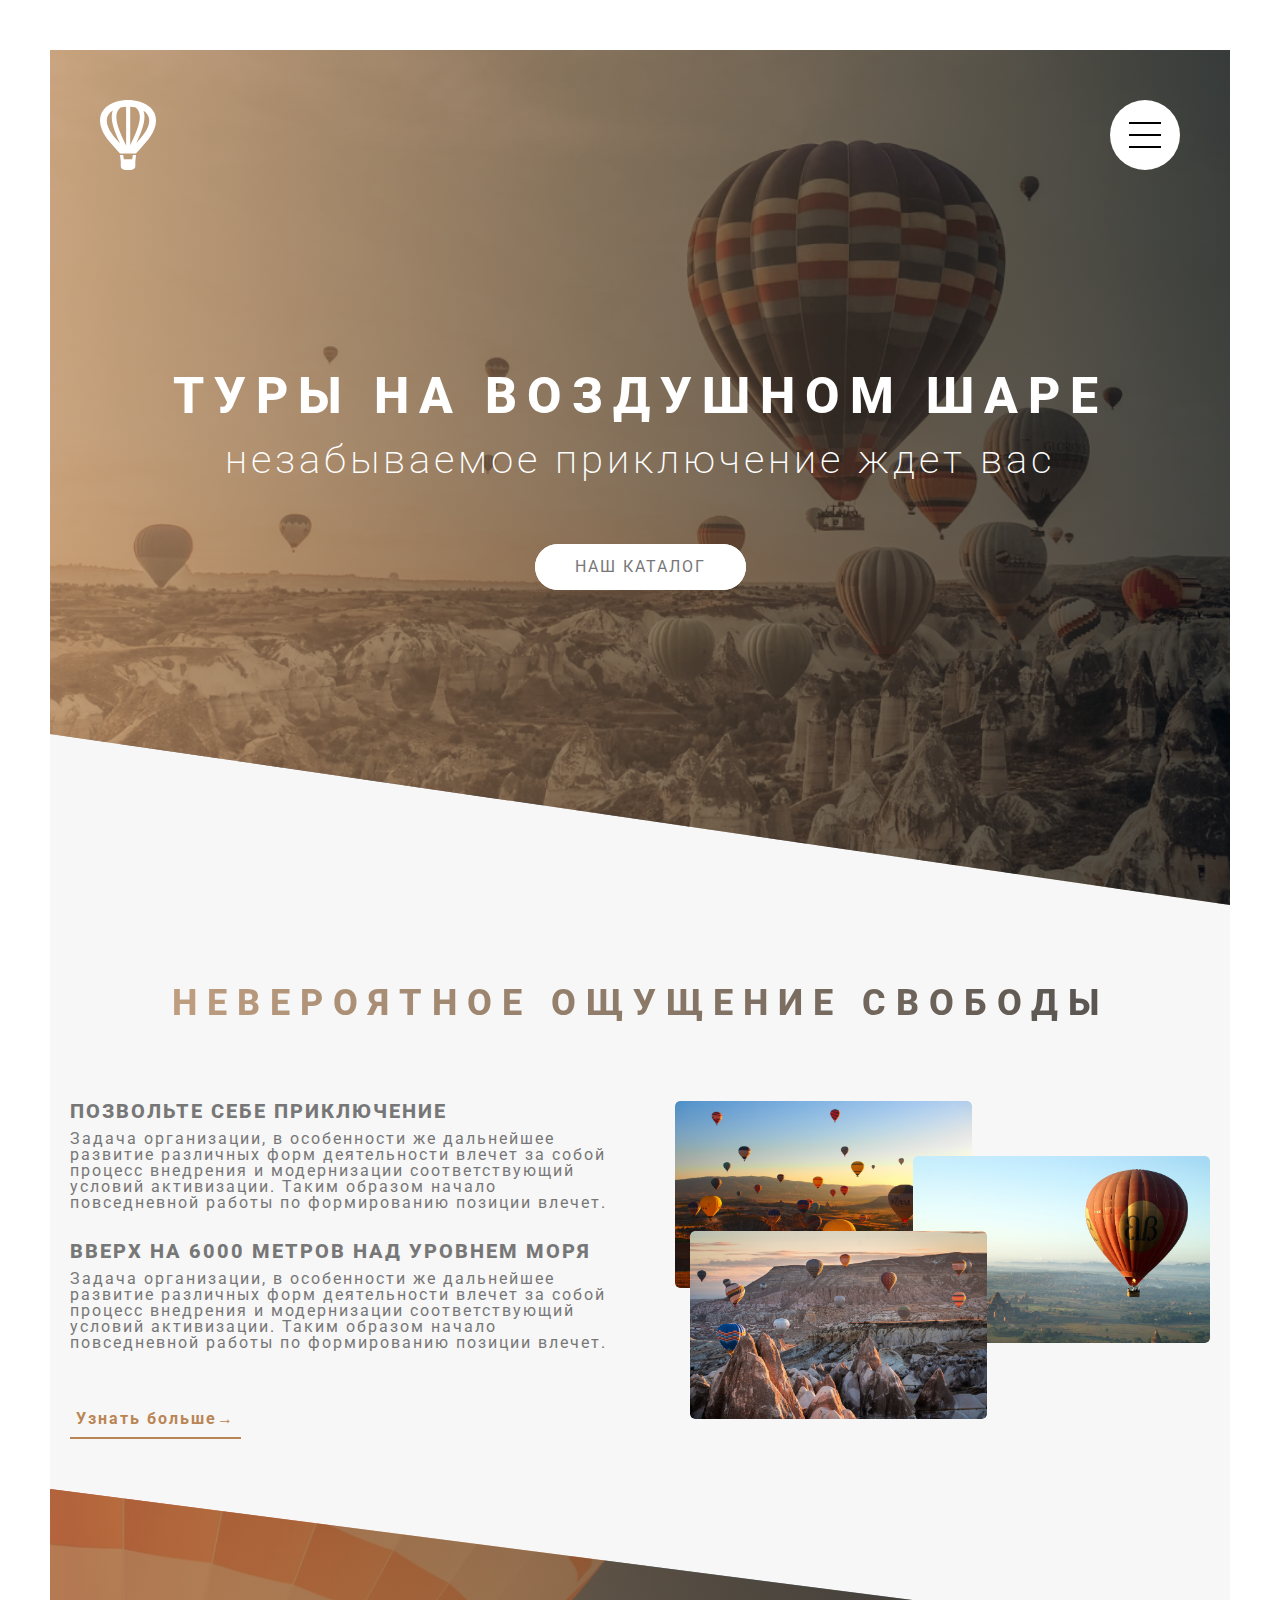
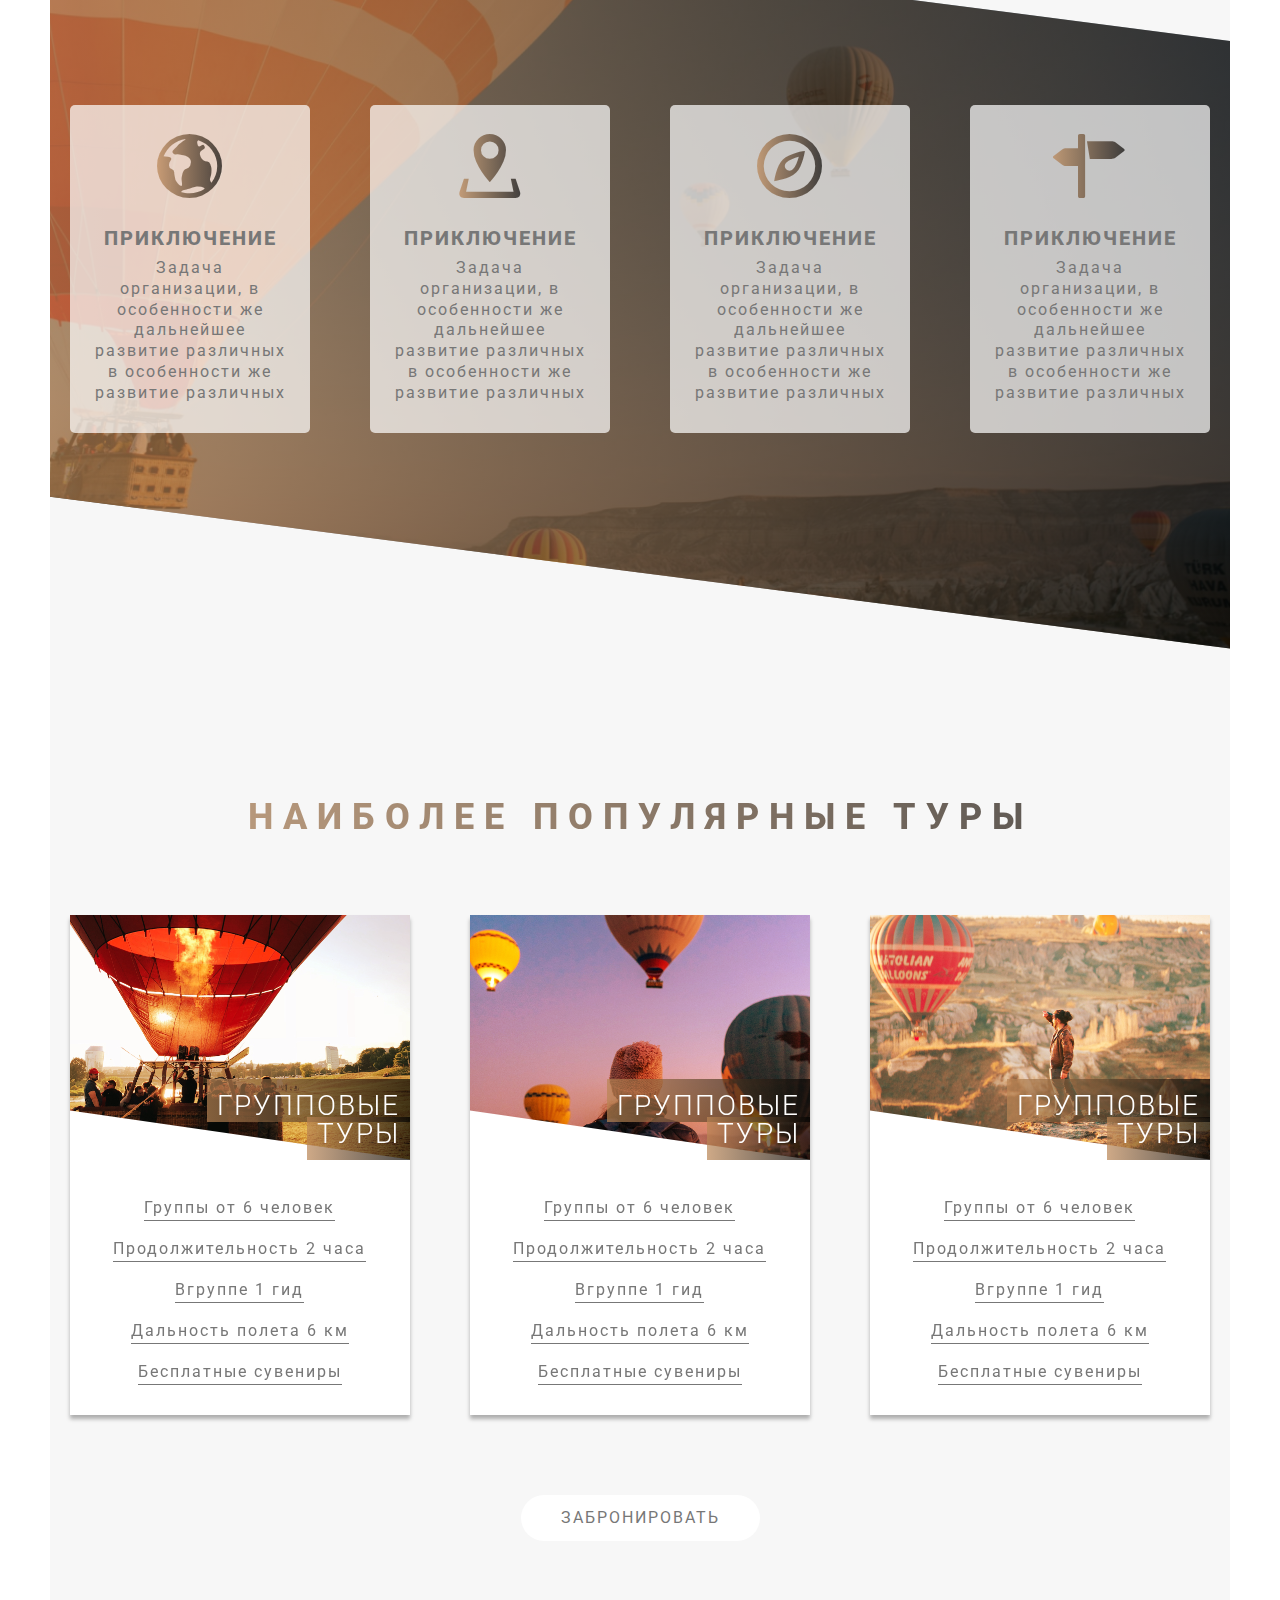
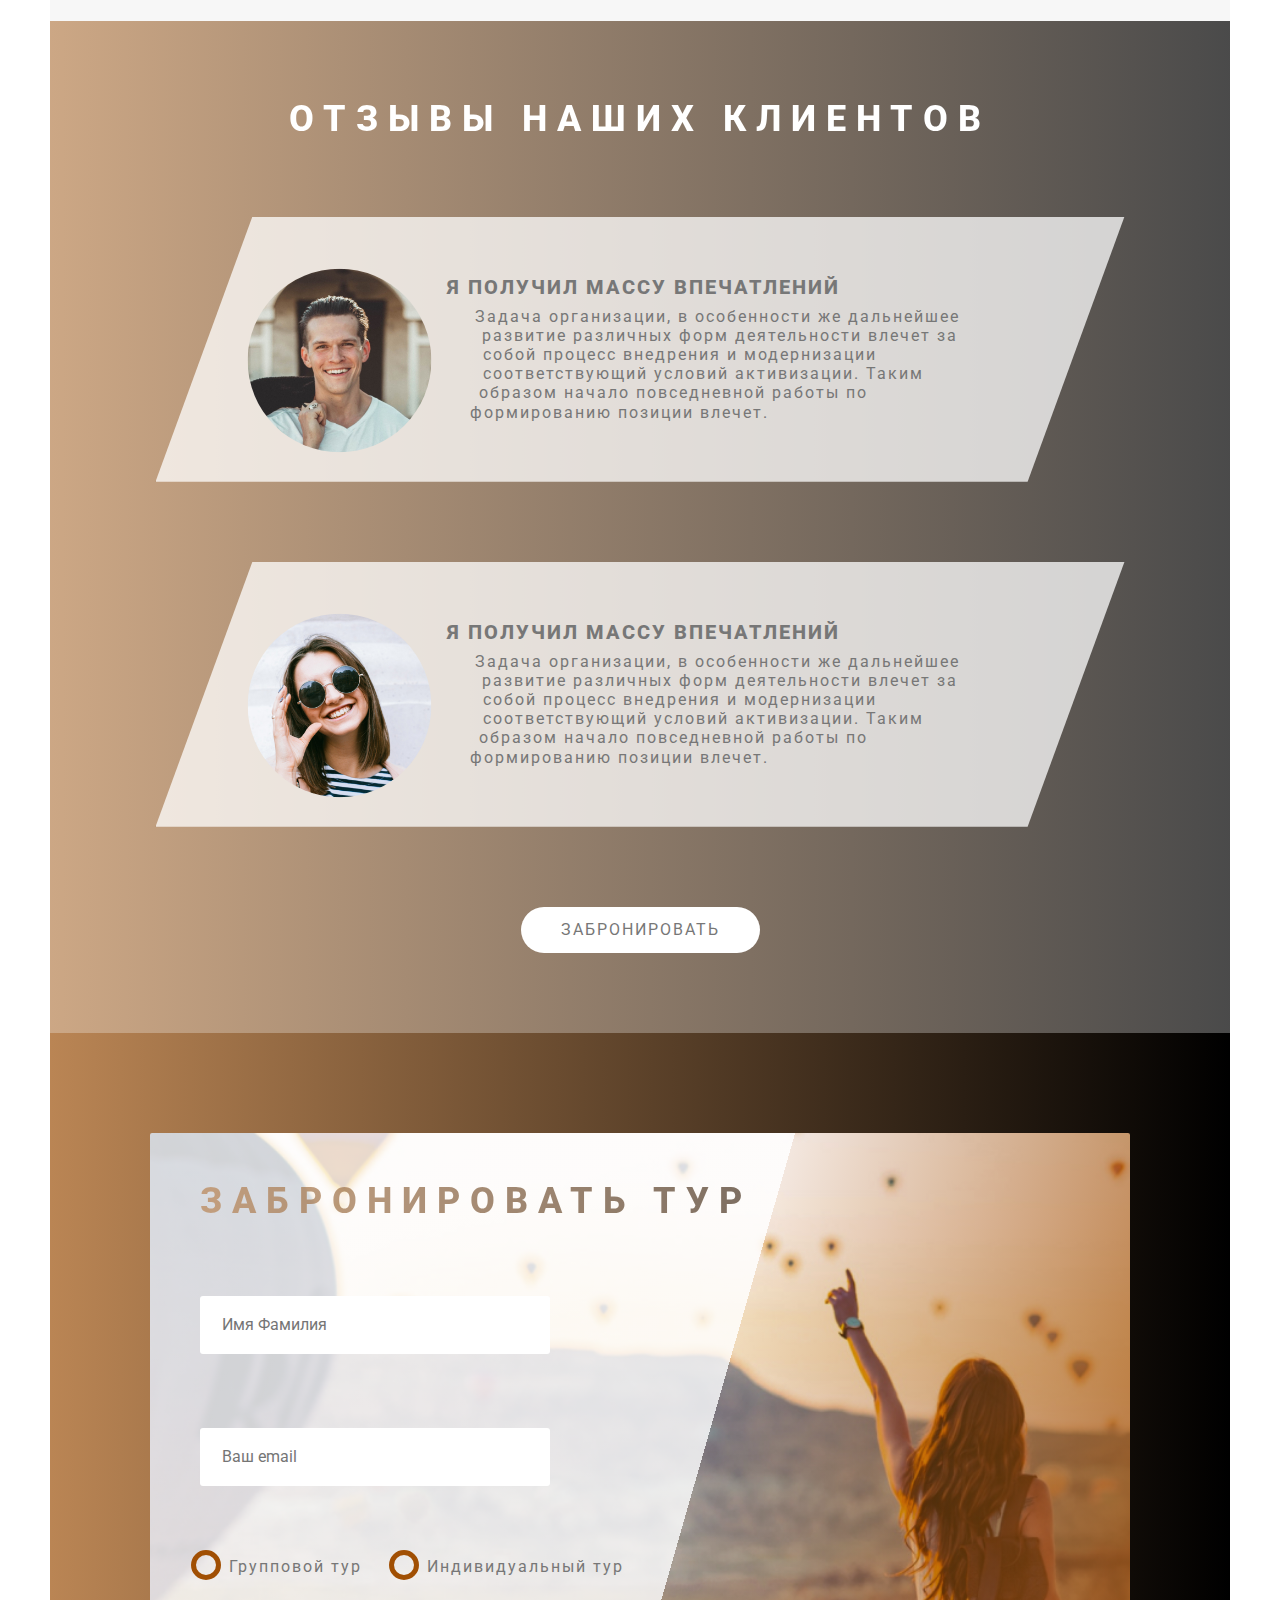
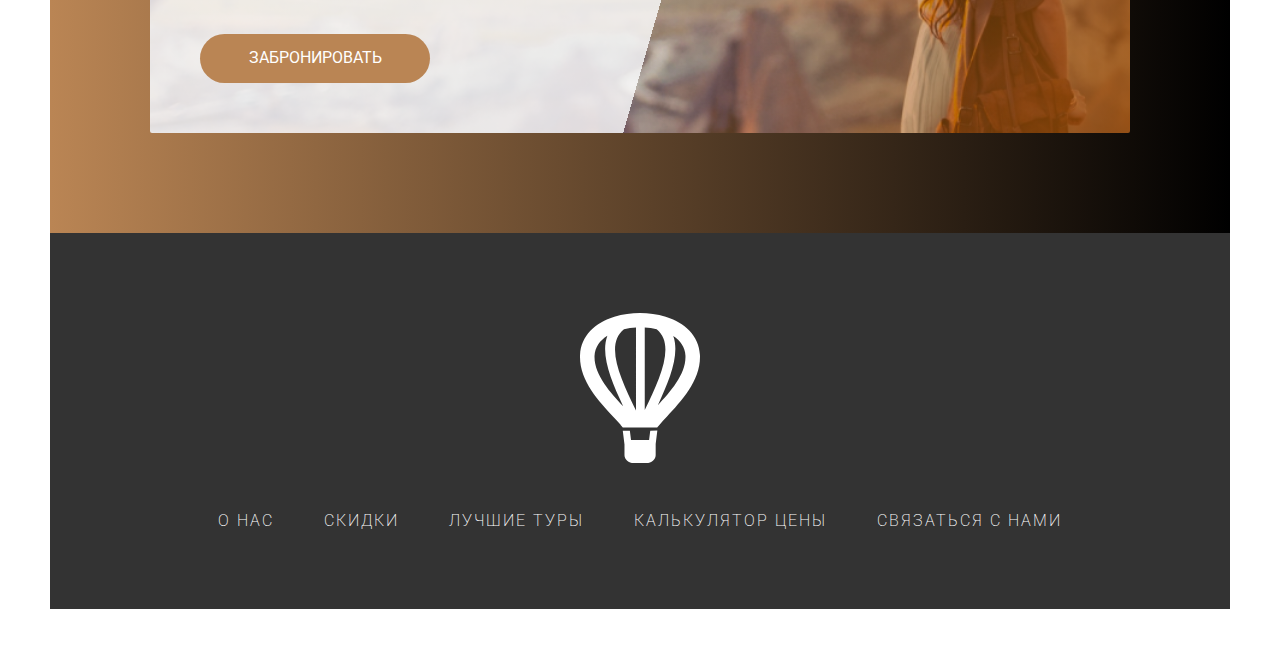
==== commit 82a5a5f3: "done without menu" ====
--- a/src/index.html
+++ b/src/index.html
@@ -299,30 +299,44 @@
                   <label for="email" class="form__label">Почтовый адрес</label>
                 </div>
 
-              
+
                 <div class="form__group">
                   <div class="form__group-radio">
-                      <input type="radio" class="form__input-radio" id="tour-1" name="cheked">
-                      <label for="tour-1" class="form__label-radio">
-                          <span class="form__button-radio"></span>
-                          Групповой тур</label>
+                    <input type="radio" class="form__input-radio" id="tour-1" name="cheked">
+                    <label for="tour-1" class="form__label-radio">
+                      <span class="form__button-radio"></span>
+                      Групповой тур</label>
                   </div>
 
                   <div class="form__group-radio">
-                      <input type="radio" class="form__input-radio" id="tour-2" name="cheked">
-                      <label for="tour-2" class="form__label-radio"> 
-                          <span class="form__button-radio"></span>
-                          Индивидуальный тур</label>
+                    <input type="radio" class="form__input-radio" id="tour-2" name="cheked">
+                    <label for="tour-2" class="form__label-radio">
+                      <span class="form__button-radio"></span>
+                      Индивидуальный тур</label>
                   </div>
-              </div>
-
-              <button class="btn btn_dark">забронировать</button>
+                </div>
+
+                <button class="btn btn_dark">забронировать</button>
               </form>
             </div>
           </div>
         </div>
       </section>
     </main>
+
+    <footer class="footer">
+      <img src="./icons/Icon-logo.svg" alt="" class="footer__logo">
+
+      <ul class="footer__list">
+        <li class="footer__item"><a href="#">о нас</a></li>
+        <li class="footer__item"><a href="#">скидки</a></li>
+        <li class="footer__item"><a href="#">лучшие туры</a></li>
+        <li class="footer__item"><a href="#">калькулятор цены</a></li>
+        <li class="footer__item"><a href="#">связаться с нами</a></li>
+      </ul>
+    </footer>
+
+
 
   </div>
 </body>
--- a/src/css/style.css
+++ b/src/css/style.css
@@ -541,6 +541,33 @@
   background: linear-gradient(90deg, #BA8554, #000);
 }
 
+.footer {
+  background-color: #333333;
+  padding: 8rem;
+  text-align: center;
+}
+.footer__logo {
+  display: block;
+  margin: 0 auto;
+  width: 12rem;
+  height: 15rem;
+  margin-bottom: 5rem;
+}
+.footer__list {
+  display: flex;
+  justify-content: center;
+  gap: 5rem;
+  text-transform: uppercase;
+  color: #fff;
+  font-weight: 200;
+}
+.footer__item {
+  transition: all 0.5s;
+}
+.footer__item:hover {
+  transform: skewY(8deg);
+}
+
 .header {
   position: relative;
   height: 95vh;
